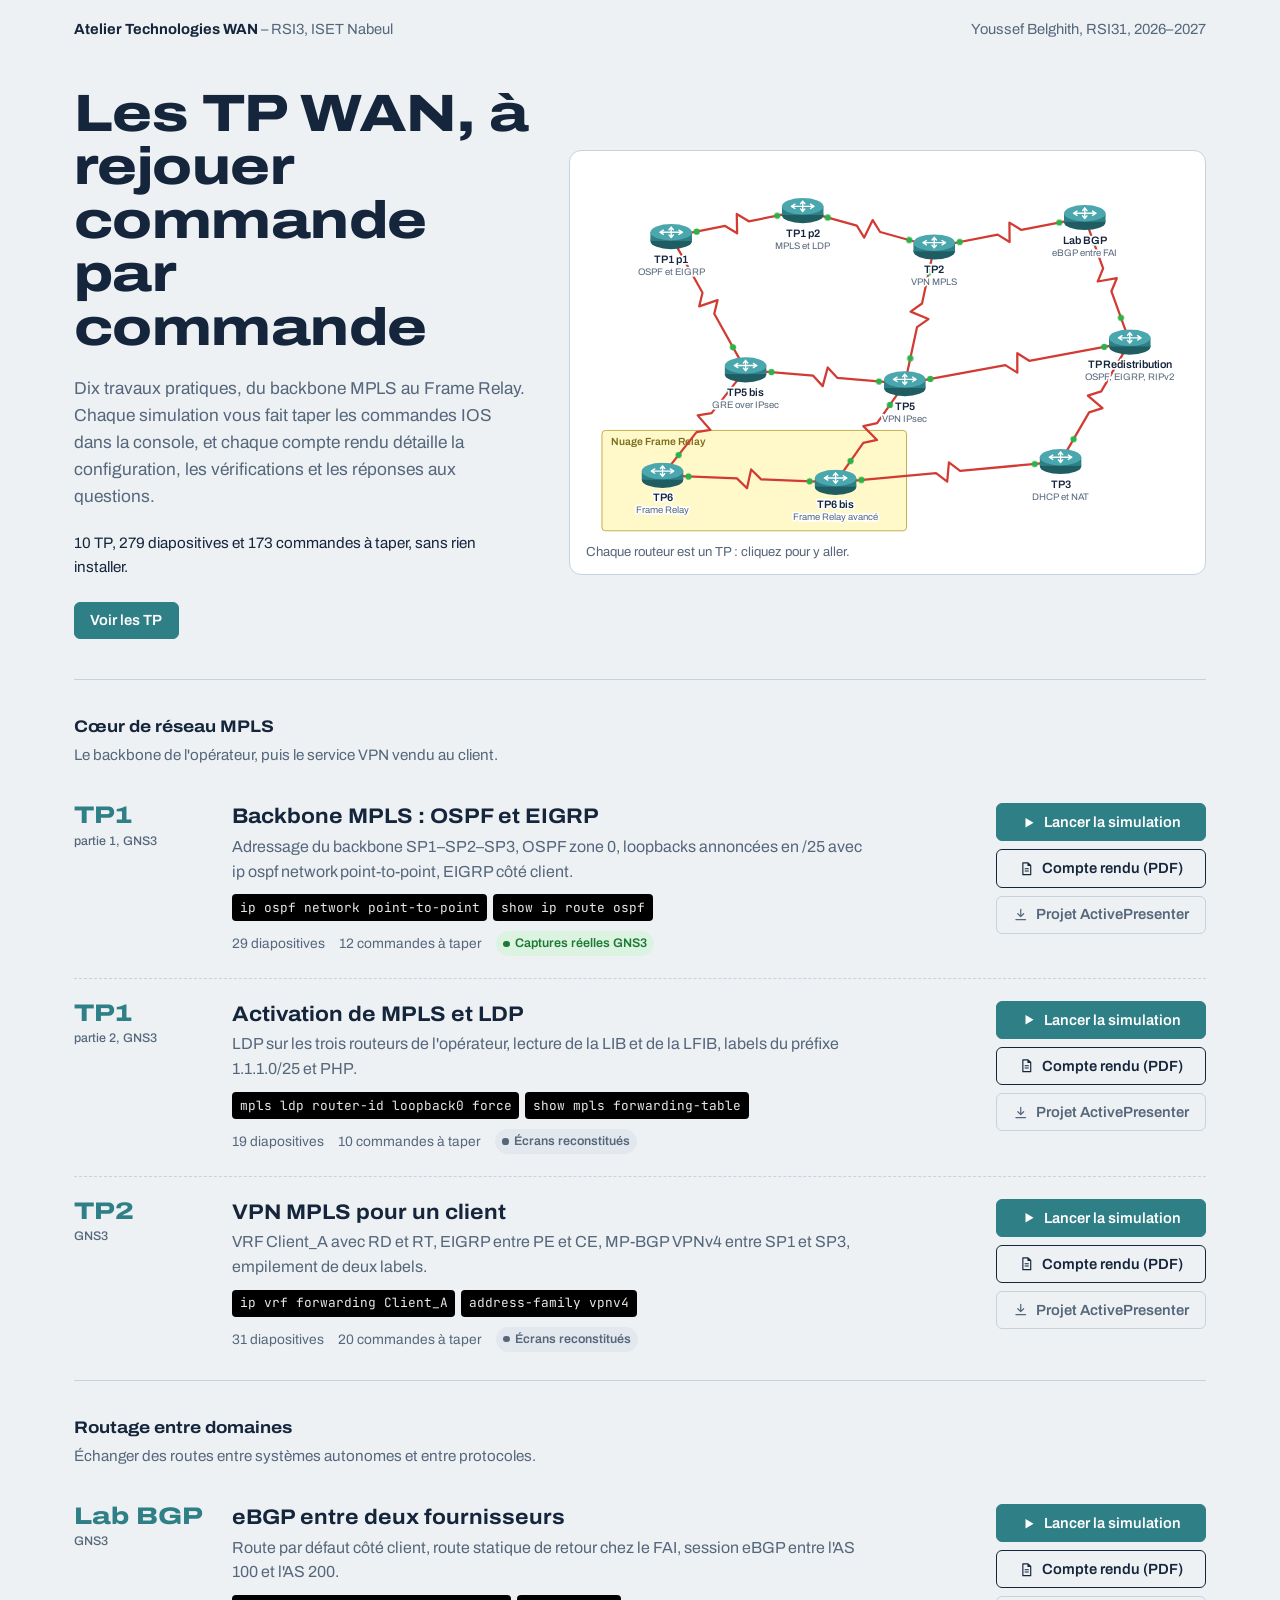
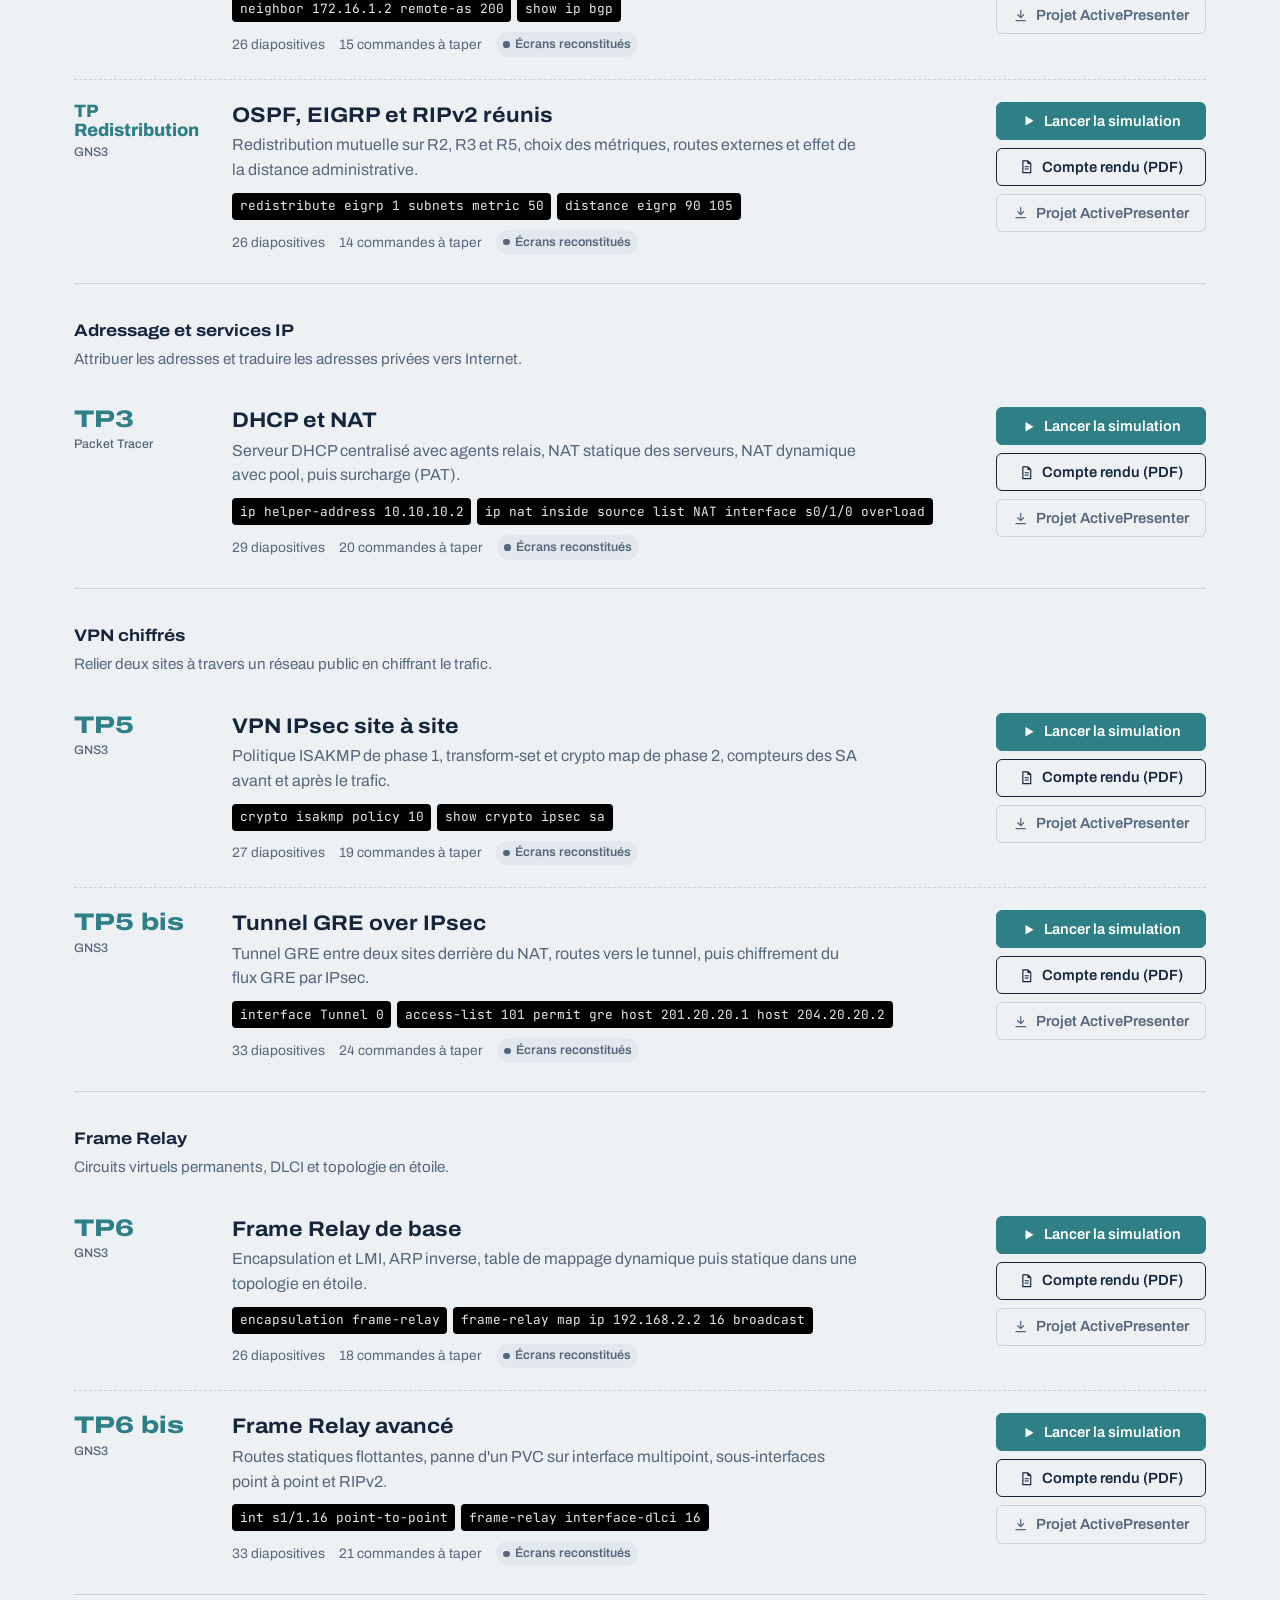
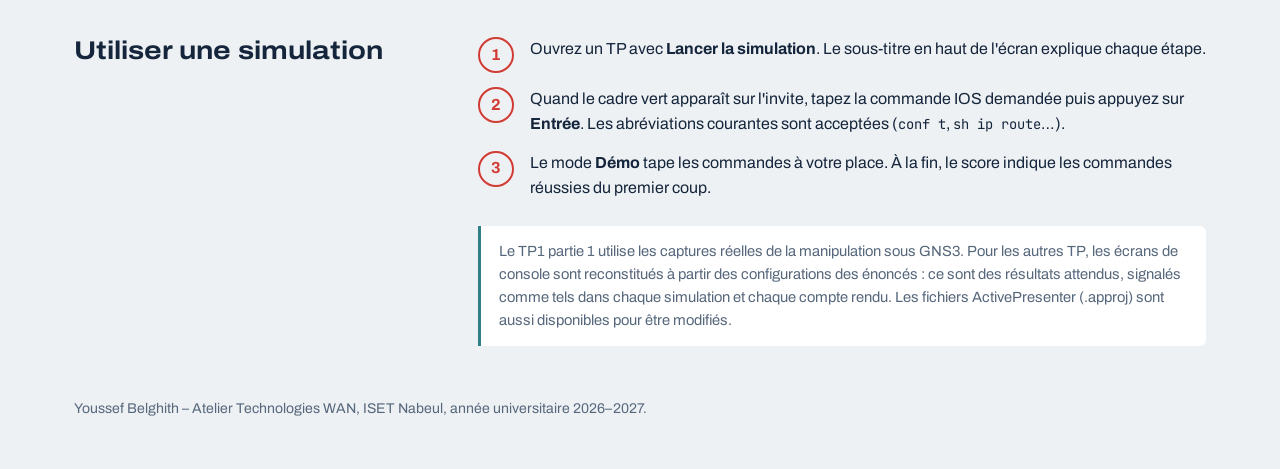
==== index.html @ 8873277d "Site final des simulations WAN (10 TP, GitHub Pages) Co-Authored-By: Claude Opus 5.5 <noreply@anthro" ====
<!doctype html>
<html lang="fr">
<head>
<meta charset="utf-8">
<meta name="viewport" content="width=device-width, initial-scale=1">
<title>Atelier Technologies WAN – Simulations des TP</title>
<meta name="description" content="Dix travaux pratiques WAN (MPLS, VPN MPLS, BGP, redistribution, NAT, IPsec, GRE, Frame Relay) à rejouer dans le navigateur, avec leurs comptes rendus.">
<link rel="preconnect" href="https://fonts.googleapis.com">
<link rel="preconnect" href="https://fonts.gstatic.com" crossorigin>
<link href="https://fonts.googleapis.com/css2?family=Archivo:wdth,wght@62..125,400..800&family=JetBrains+Mono:wght@400;600&display=swap" rel="stylesheet">
<link rel="stylesheet" href="assets/style.css">
<style>
  .wrap { max-width: 1180px; margin: 0 auto; padding: 0 24px; }
  header.top { display: flex; justify-content: space-between; align-items: center; gap: 16px; padding: 18px 0; color: var(--muted); font-size: .92rem; }
  header.top strong { color: var(--ink); }

  /* ---------- Hero ---------- */
  .hero { display: grid; grid-template-columns: minmax(0, 5fr) minmax(0, 7fr); gap: 40px; align-items: center; padding: 28px 0 40px; }
  .hero h1 {
    font-size: clamp(2.1rem, 4.1vw, 3.5rem); line-height: 1.02; margin: 0 0 22px; letter-spacing: -.01em;
    font-variation-settings: "wdth" 122; font-weight: 800; max-width: 13ch;
  }
  .hero p { font-size: 1.08rem; color: var(--muted); max-width: 46ch; margin: 0 0 22px; }
  .hero .meta { font-size: .95rem; color: var(--ink); }
  .topo-box { position: relative; background: var(--surface); border: 1.5px solid var(--line); border-radius: var(--radius-m); padding: 6px; }
  .topo-box svg { display: block; width: 100%; height: auto; }
  .topo-caption { display: block; padding: 4px 10px 6px; font-size: .82rem; color: var(--muted); }
  svg .link { fill: none; stroke: var(--serial); stroke-width: 2.6; stroke-linejoin: round; }
  svg .draw { stroke-dasharray: 1; stroke-dashoffset: 1; animation: draw .9s cubic-bezier(.6,0,.3,1) forwards; }
  @keyframes draw { to { stroke-dashoffset: 0; } }
  svg .portdot { fill: var(--port); opacity: 0; animation: pop .3s ease-out forwards; }
  @keyframes pop { to { opacity: 1; } }
  svg .packet { fill: var(--ink); }
  svg .node { cursor: pointer; }
  svg .node .body { transition: transform .2s; transform-origin: center; transform-box: fill-box; }
  svg .node:hover .body, svg .node:focus-visible .body { transform: scale(1.12); }
  svg .node text { font: 600 12.5px var(--font); fill: var(--ink); text-anchor: middle; paint-order: stroke; stroke: #fff; stroke-width: 4px; stroke-linejoin: round; }
  svg .node text.sub { font-weight: 400; font-size: 11px; fill: var(--muted); }
  svg .node { opacity: 0; animation: pop .35s ease-out forwards; }
  svg .cloud { fill: #fff8c9; stroke: #b9a53a; stroke-width: 1; }
  svg .cloud-label { font: 600 12px var(--font); fill: #7c6e1f; }

  /* ---------- Groupes de TP ---------- */
  .group { padding: 34px 0 6px; border-top: 1.5px solid var(--line); }
  .group h2 { font-size: 1.05rem; font-weight: 700; margin: 0 0 4px; font-variation-settings: "wdth" 112; }
  .group .gdesc { color: var(--muted); font-size: .95rem; margin: 0 0 14px; }
  .tp {
    display: grid; grid-template-columns: 132px minmax(0, 1fr) auto; gap: 26px; align-items: start;
    padding: 22px 0; border-top: 1px dashed var(--line);
  }
  .group .tp:first-of-type { border-top: 0; }
  .tp:target { animation: flash 1.6s ease-out; }
  @keyframes flash { 0%, 30% { background: #fff6c2; } 100% { background: transparent; } }
  .tp .num { font-size: 1.5rem; font-weight: 800; line-height: 1.05; font-variation-settings: "wdth" 125; color: var(--router); }
  .tp .num.long { font-size: 1.12rem; font-variation-settings: "wdth" 100; }
  .tp .num small { display: block; font-size: .78rem; font-weight: 500; color: var(--muted); margin-top: 6px; font-variation-settings: "wdth" 100; }
  .tp h3 { margin: 0 0 6px; font-size: 1.32rem; line-height: 1.2; font-variation-settings: "wdth" 108; }
  .tp p { margin: 0 0 10px; color: var(--muted); max-width: 70ch; }
  .tp .cmds { display: flex; flex-wrap: wrap; gap: 6px; margin-bottom: 10px; }
  .tp .cmds code { background: var(--console); color: #e8e8e8; padding: .28em .6em; border-radius: 4px; font-size: .8rem; }
  .tp .facts { display: flex; flex-wrap: wrap; gap: 8px 14px; align-items: center; font-size: .86rem; color: var(--muted); }
  .tp .actions { display: flex; flex-direction: column; gap: 8px; min-width: 210px; }

  /* ---------- Mode d'emploi ---------- */
  .howto { padding: 42px 0 18px; border-top: 1.5px solid var(--line); display: grid; grid-template-columns: minmax(0, 4fr) minmax(0, 8fr); gap: 40px; }
  .howto h2 { margin: 0; font-size: 1.6rem; line-height: 1.1; font-variation-settings: "wdth" 115; }
  .howto ol { margin: 0; padding: 0; list-style: none; counter-reset: s; display: grid; gap: 14px; }
  .howto li { counter-increment: s; display: grid; grid-template-columns: 40px 1fr; gap: 12px; }
  .howto li::before { content: counter(s); width: 32px; height: 32px; border-radius: 50%; border: 2px solid var(--serial); color: var(--serial); font-weight: 700; display: grid; place-items: center; }
  .note { margin: 26px 0 0; padding: 14px 18px; border-left: 3px solid var(--router); background: var(--surface); color: var(--muted); font-size: .92rem; border-radius: 0 var(--radius-s) var(--radius-s) 0; }
  footer { padding: 34px 0 50px; color: var(--muted); font-size: .88rem; }

  @media (max-width: 900px) {
    .hero { grid-template-columns: 1fr; gap: 26px; }
    .howto { grid-template-columns: 1fr; gap: 18px; }
    .tp { grid-template-columns: 1fr; gap: 10px; }
    .tp .actions { flex-direction: row; flex-wrap: wrap; min-width: 0; }
  }
  @media (max-width: 520px) {
    .wrap { padding: 0 16px; }
    header.top { flex-direction: column; align-items: flex-start; gap: 4px; }
    .tp .actions .btn { flex: 1 1 100%; }
    svg .node text.sub { display: none; }
  }
</style>
</head>
<body>
<div class="wrap">
  <header class="top">
    <span><strong>Atelier Technologies WAN</strong> – RSI3, ISET Nabeul</span>
    <span>Youssef Belghith, RSI31, 2026–2027</span>
  </header>

  <section class="hero">
    <div>
      <h1>Les TP WAN, à rejouer commande par commande</h1>
      <p>Dix travaux pratiques, du backbone MPLS au Frame Relay. Chaque simulation vous fait taper les commandes IOS dans la console, et chaque compte rendu détaille la configuration, les vérifications et les réponses aux questions.</p>
      <p class="meta" id="totals"></p>
      <a class="btn btn-primary" href="#tps">Voir les TP</a>
    </div>
    <div class="topo-box">
      <svg id="topo" viewBox="0 0 720 440" role="img" aria-label="Carte des TP sous forme de topologie réseau : chaque routeur ouvre un TP"></svg>
      <span class="topo-caption">Chaque routeur est un TP : cliquez pour y aller.</span>
    </div>
  </section>

  <main id="tps"></main>

  <section class="howto">
    <h2>Utiliser une simulation</h2>
    <div>
      <ol>
        <li><span>Ouvrez un TP avec <b>Lancer la simulation</b>. Le sous-titre en haut de l'écran explique chaque étape.</span></li>
        <li><span>Quand le cadre vert apparaît sur l'invite, tapez la commande IOS demandée puis appuyez sur <b>Entrée</b>. Les abréviations courantes sont acceptées (<code>conf t</code>, <code>sh ip route</code>…).</span></li>
        <li><span>Le mode <b>Démo</b> tape les commandes à votre place. À la fin, le score indique les commandes réussies du premier coup.</span></li>
      </ol>
      <p class="note">Le TP1 partie 1 utilise les captures réelles de la manipulation sous GNS3. Pour les autres TP, les écrans de console sont reconstitués à partir des configurations des énoncés : ce sont des résultats attendus, signalés comme tels dans chaque simulation et chaque compte rendu. Les fichiers ActivePresenter (.approj) sont aussi disponibles pour être modifiés.</p>
    </div>
  </section>

  <footer>Youssef Belghith – Atelier Technologies WAN, ISET Nabeul, année universitaire 2026–2027.</footer>
</div>

<script src="assets/catalog.js"></script>
<script src="assets/home.js"></script>
</body>
</html>
---- assets/style.css ----
/* Atelier Technologies WAN — palette tirée de GNS3 : liaisons série rouges, ports verts, routeurs bleu-vert */
:root {
  --paper: #edf1f4;
  --paper-2: #e2e8ed;
  --surface: #ffffff;
  --ink: #15253b;
  --muted: #56677b;
  --line: #c8d2db;
  --router: #2e7f86;
  --router-dark: #1f5d63;
  --serial: #d23b33;
  --port: #2db24a;
  --hint: #fff3b0;
  --console: #000000;
  --radius-s: 6px;
  --radius-m: 12px;
  --font: "Archivo", "Segoe UI", system-ui, sans-serif;
  --mono: "JetBrains Mono", "Cascadia Mono", Consolas, monospace;
}
* { box-sizing: border-box; }
html { -webkit-text-size-adjust: 100%; }
body {
  margin: 0; background: var(--paper); color: var(--ink);
  font-family: var(--font); font-size: 16px; line-height: 1.55;
  font-variation-settings: "wdth" 100;
}
a { color: inherit; }
:focus-visible { outline: 3px solid var(--router); outline-offset: 2px; border-radius: 4px; }
code, .cmd { font-family: var(--mono); font-size: .86em; }

.btn {
  display: inline-flex; align-items: center; gap: .45em; justify-content: center;
  font: 600 .92rem/1 var(--font); text-decoration: none; cursor: pointer;
  padding: .7em 1.05em; border-radius: var(--radius-s); border: 1.5px solid var(--ink);
  background: transparent; color: var(--ink); transition: background .15s, color .15s, transform .1s;
  white-space: nowrap;
}
.btn:hover { background: var(--ink); color: var(--paper); }
.btn:active { transform: translateY(1px); }
.btn-primary { background: var(--router); border-color: var(--router); color: #fff; }
.btn-primary:hover { background: var(--router-dark); border-color: var(--router-dark); color: #fff; }
.btn-quiet { border-color: var(--line); color: var(--muted); }
.btn-quiet:hover { background: var(--paper-2); color: var(--ink); }
.btn svg { width: 1.05em; height: 1.05em; flex: none; }

.badge {
  display: inline-flex; align-items: center; gap: .4em; font-size: .78rem; font-weight: 600;
  padding: .22em .6em; border-radius: 999px; background: var(--paper-2); color: var(--muted);
}
.badge::before { content: ""; width: .5em; height: .5em; border-radius: 50%; background: currentColor; }
.badge.real { background: #dcf3e2; color: #1d7a34; }

@media (prefers-reduced-motion: reduce) {
  *, *::before, *::after { animation-duration: .001ms !important; animation-iteration-count: 1 !important; transition: none !important; }
}
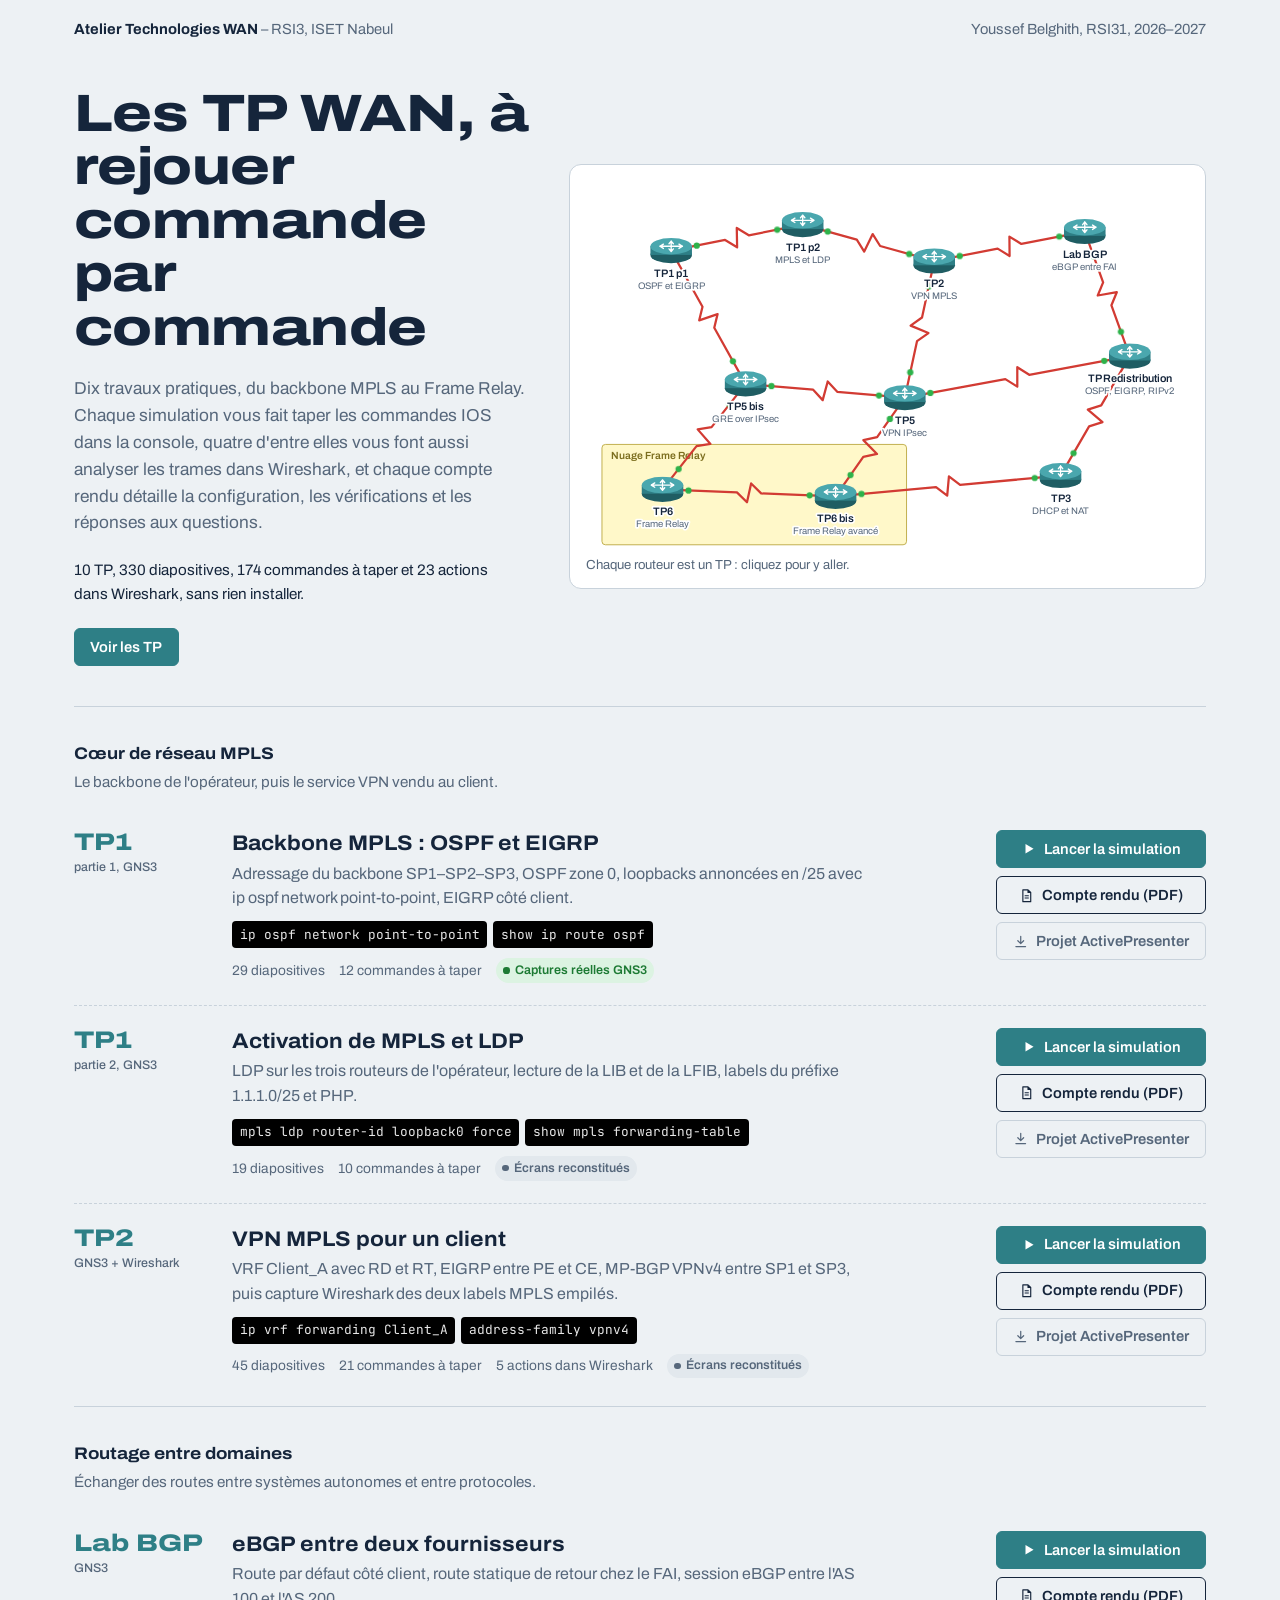
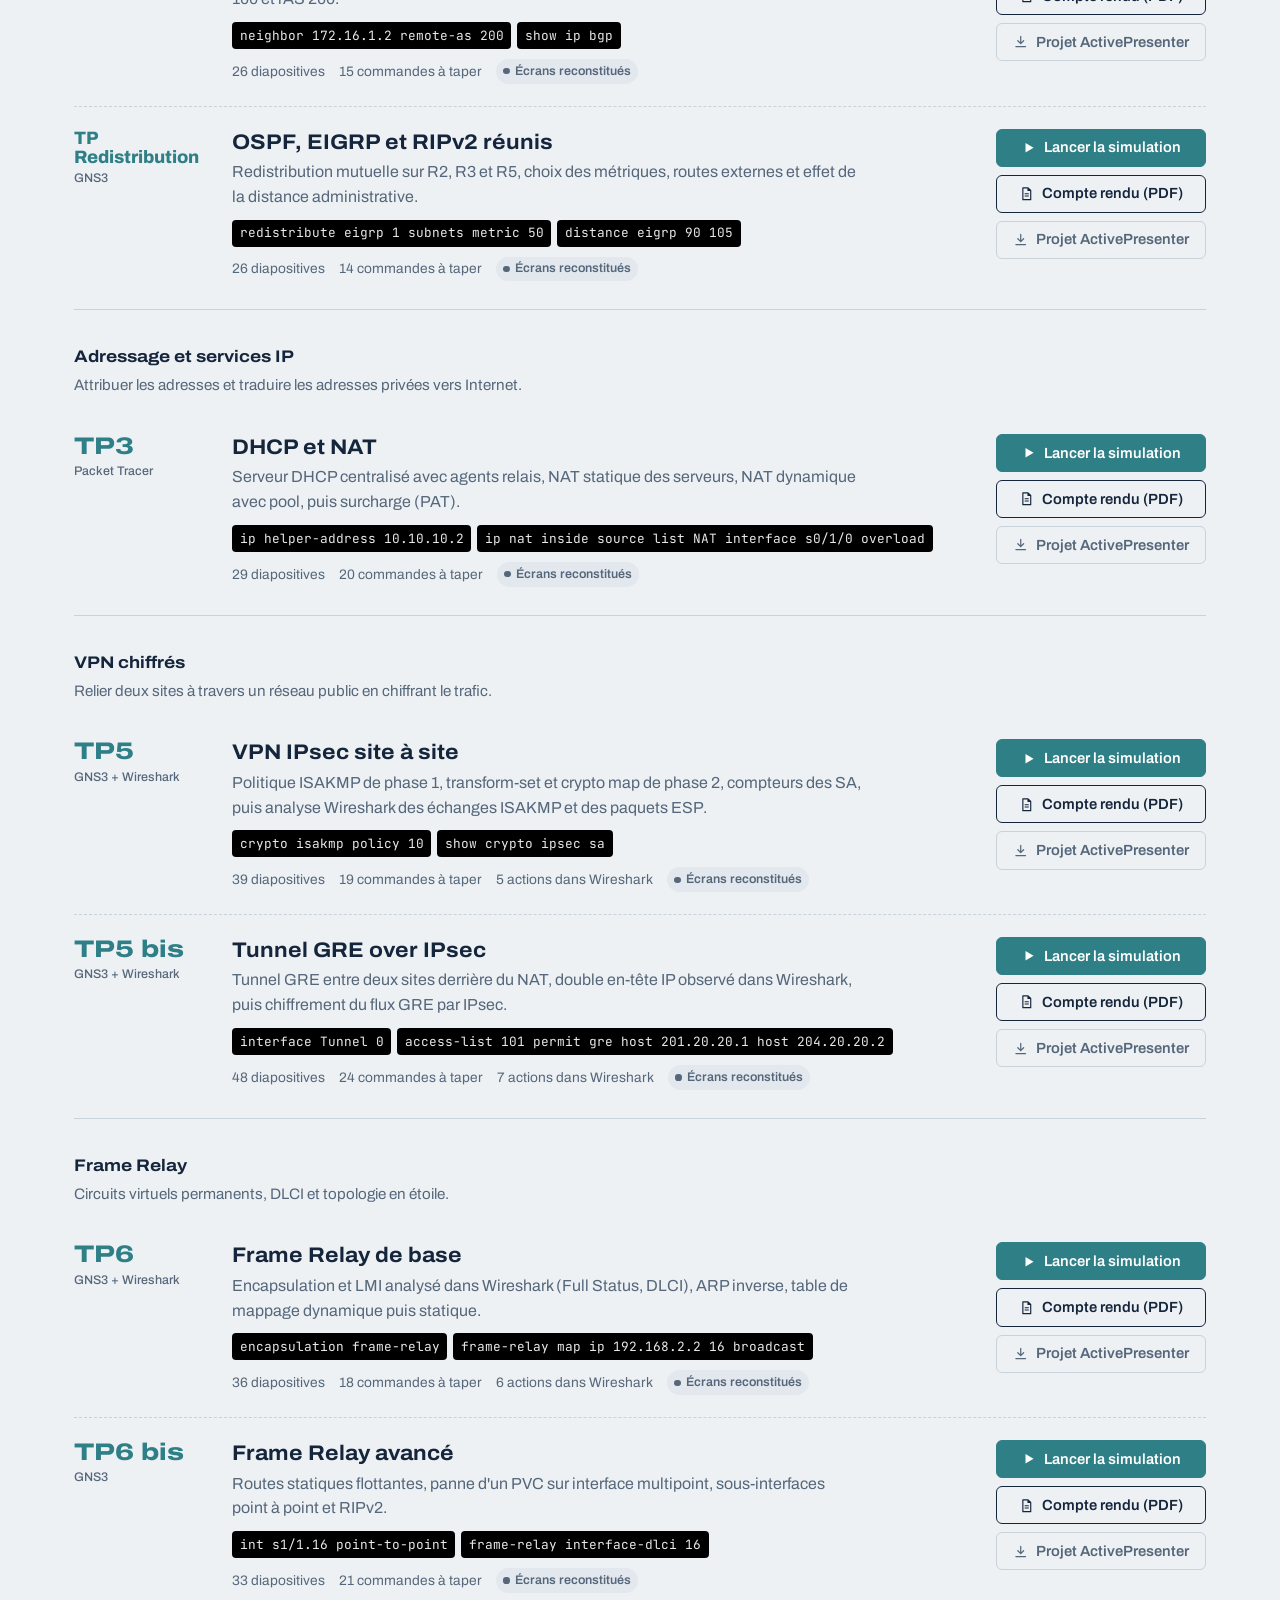
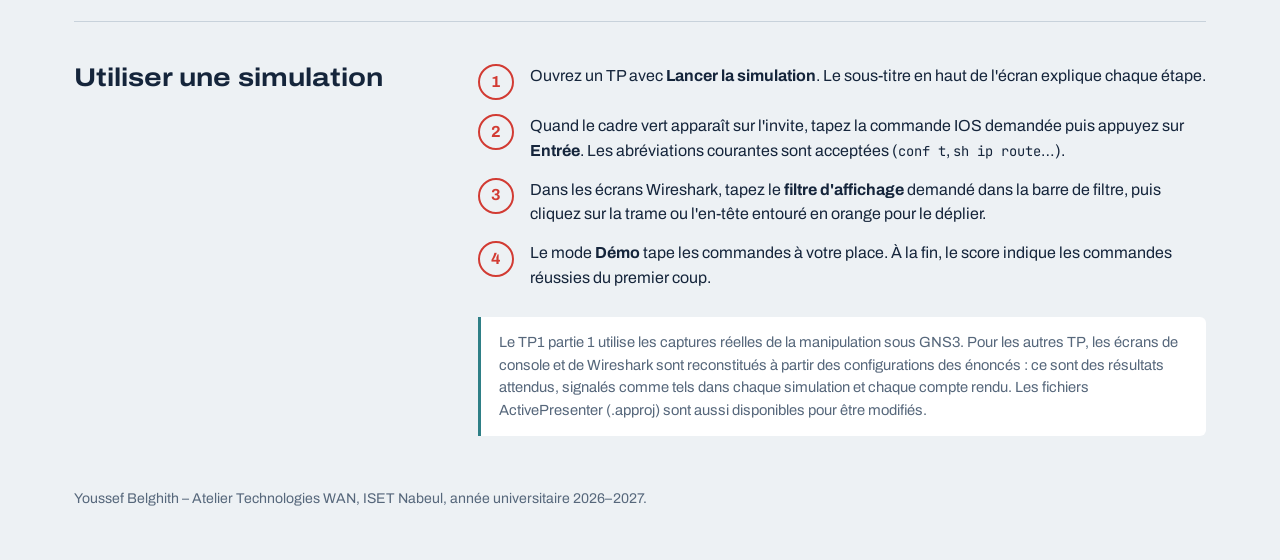
==== commit c6c53981: "Ajout des simulations Wireshark (TP2, TP5, TP5 bis, TP6) Filtres d'affichage à taper et trames/en-tê" ====
--- a/index.html
+++ b/index.html
@@ -94,7 +94,7 @@
   <section class="hero">
     <div>
       <h1>Les TP WAN, à rejouer commande par commande</h1>
-      <p>Dix travaux pratiques, du backbone MPLS au Frame Relay. Chaque simulation vous fait taper les commandes IOS dans la console, et chaque compte rendu détaille la configuration, les vérifications et les réponses aux questions.</p>
+      <p>Dix travaux pratiques, du backbone MPLS au Frame Relay. Chaque simulation vous fait taper les commandes IOS dans la console, quatre d'entre elles vous font aussi analyser les trames dans Wireshark, et chaque compte rendu détaille la configuration, les vérifications et les réponses aux questions.</p>
       <p class="meta" id="totals"></p>
       <a class="btn btn-primary" href="#tps">Voir les TP</a>
     </div>
@@ -112,9 +112,10 @@
       <ol>
         <li><span>Ouvrez un TP avec <b>Lancer la simulation</b>. Le sous-titre en haut de l'écran explique chaque étape.</span></li>
         <li><span>Quand le cadre vert apparaît sur l'invite, tapez la commande IOS demandée puis appuyez sur <b>Entrée</b>. Les abréviations courantes sont acceptées (<code>conf t</code>, <code>sh ip route</code>…).</span></li>
+        <li><span>Dans les écrans Wireshark, tapez le <b>filtre d'affichage</b> demandé dans la barre de filtre, puis cliquez sur la trame ou l'en-tête entouré en orange pour le déplier.</span></li>
         <li><span>Le mode <b>Démo</b> tape les commandes à votre place. À la fin, le score indique les commandes réussies du premier coup.</span></li>
       </ol>
-      <p class="note">Le TP1 partie 1 utilise les captures réelles de la manipulation sous GNS3. Pour les autres TP, les écrans de console sont reconstitués à partir des configurations des énoncés : ce sont des résultats attendus, signalés comme tels dans chaque simulation et chaque compte rendu. Les fichiers ActivePresenter (.approj) sont aussi disponibles pour être modifiés.</p>
+      <p class="note">Le TP1 partie 1 utilise les captures réelles de la manipulation sous GNS3. Pour les autres TP, les écrans de console et de Wireshark sont reconstitués à partir des configurations des énoncés : ce sont des résultats attendus, signalés comme tels dans chaque simulation et chaque compte rendu. Les fichiers ActivePresenter (.approj) sont aussi disponibles pour être modifiés.</p>
     </div>
   </section>
 
